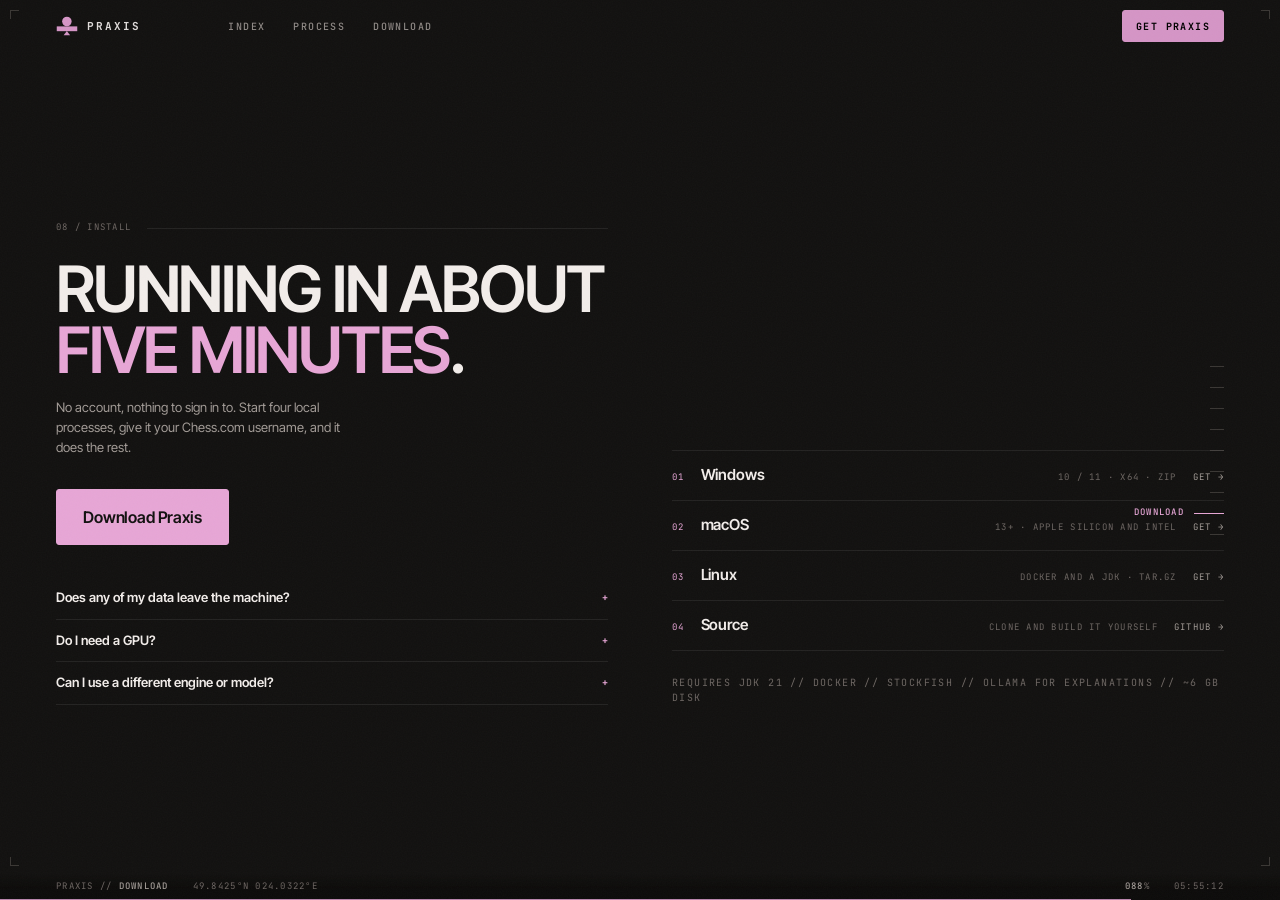
==== download.html @ d38de73d "Improvement in UI/API" ====
<!DOCTYPE html>
<html lang="en">
<head>
<meta charset="UTF-8" />
<meta name="viewport" content="width=device-width, initial-scale=1" />
<title>Download · Praxis Chess</title>
<meta name="robots" content="noindex,follow" />
<meta name="color-scheme" content="dark" />
<meta name="theme-color" content="#121110" />
<!-- THE CANONICAL IS THE NARRATIVE PAGE, NOT THIS ONE. See pipeline.html for
     why this file exists at all: /download is the most linked address on the
     site and it has to keep resolving. -->
<link rel="canonical" href="https://praxischess.app/" />
<link rel="icon" href="/assets/favicon.svg" type="image/svg+xml" />
<link rel="icon" href="/assets/favicon-32.png" sizes="32x32" type="image/png" />

<script>location.replace('/#download');</script>
<meta http-equiv="refresh" content="0; url=/#download" />
<style>
  html,body{ margin:0; min-height:100%; background:#121110; color:#A29B96;
             font-family:'Inter Tight',system-ui,-apple-system,sans-serif; }
  main{ min-height:100vh; display:flex; flex-direction:column; gap:14px;
        align-items:flex-start; justify-content:center; padding:0 clamp(20px,6vw,64px); }
  p{ margin:0; font-size:11px; letter-spacing:.14em; text-transform:uppercase;
     font-family:'JetBrains Mono',ui-monospace,Consolas,monospace; color:#6D6662; }
  a{ color:#E7A6D6; font-size:1.1rem; font-weight:600; letter-spacing:-.02em;
     text-decoration:none; }
  a:hover{ color:#B0679F; }
</style>
</head>
<body>
<main>
  <p>Praxis <span style="color:#E7A6D6">//</span> moved</p>
  <a href="/#download">Continue to the download →</a>
</main>
</body>
</html>
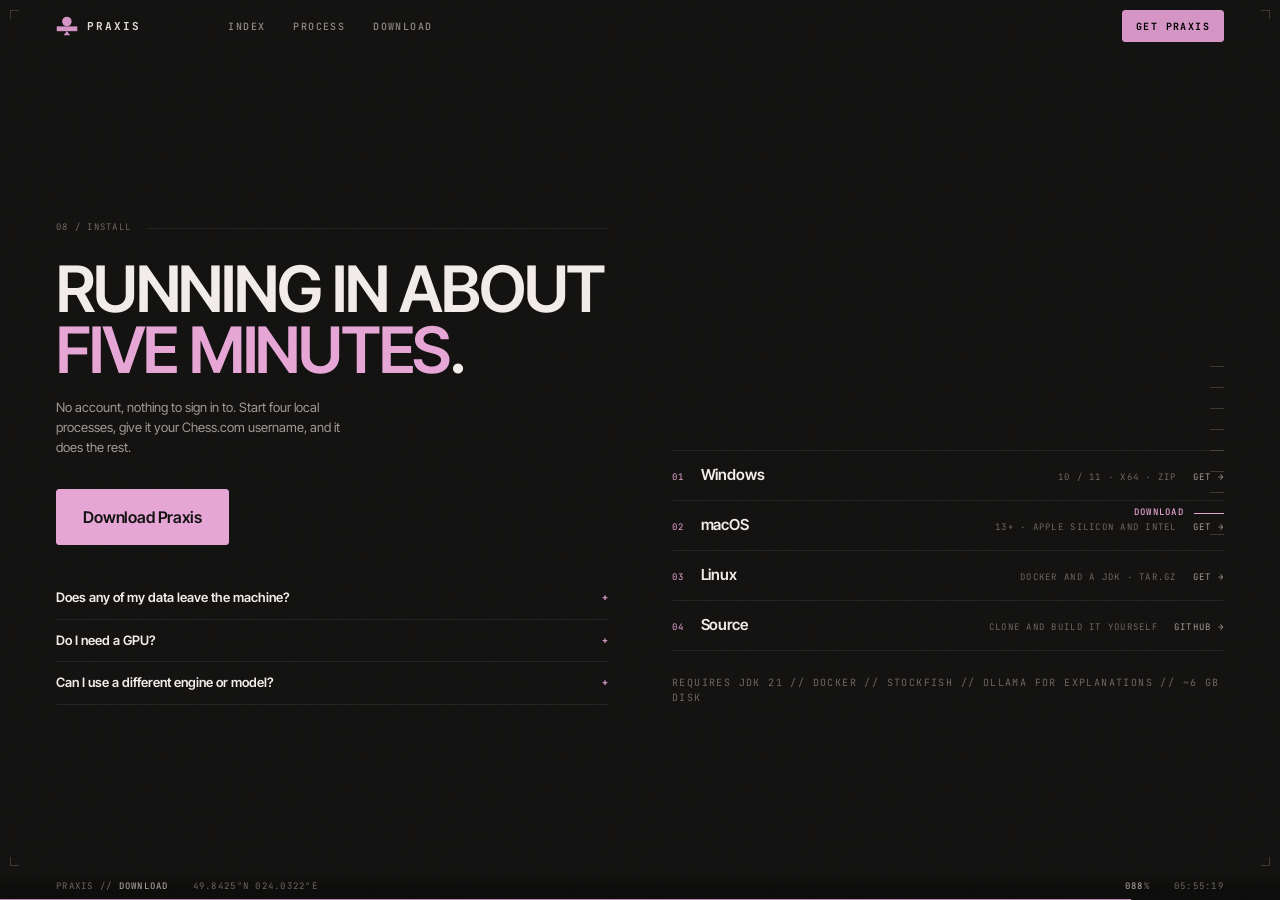
==== commit e19a2b3d: "Point canonicals at praxis-chess.github.io; add .nojekyll for Pages" ====
--- a/download.html
+++ b/download.html
@@ -10,7 +10,7 @@
 <!-- THE CANONICAL IS THE NARRATIVE PAGE, NOT THIS ONE. See pipeline.html for
      why this file exists at all: /download is the most linked address on the
      site and it has to keep resolving. -->
-<link rel="canonical" href="https://praxischess.app/" />
+<link rel="canonical" href="https://praxis-chess.github.io/" />
 <link rel="icon" href="/assets/favicon.svg" type="image/svg+xml" />
 <link rel="icon" href="/assets/favicon-32.png" sizes="32x32" type="image/png" />
 
